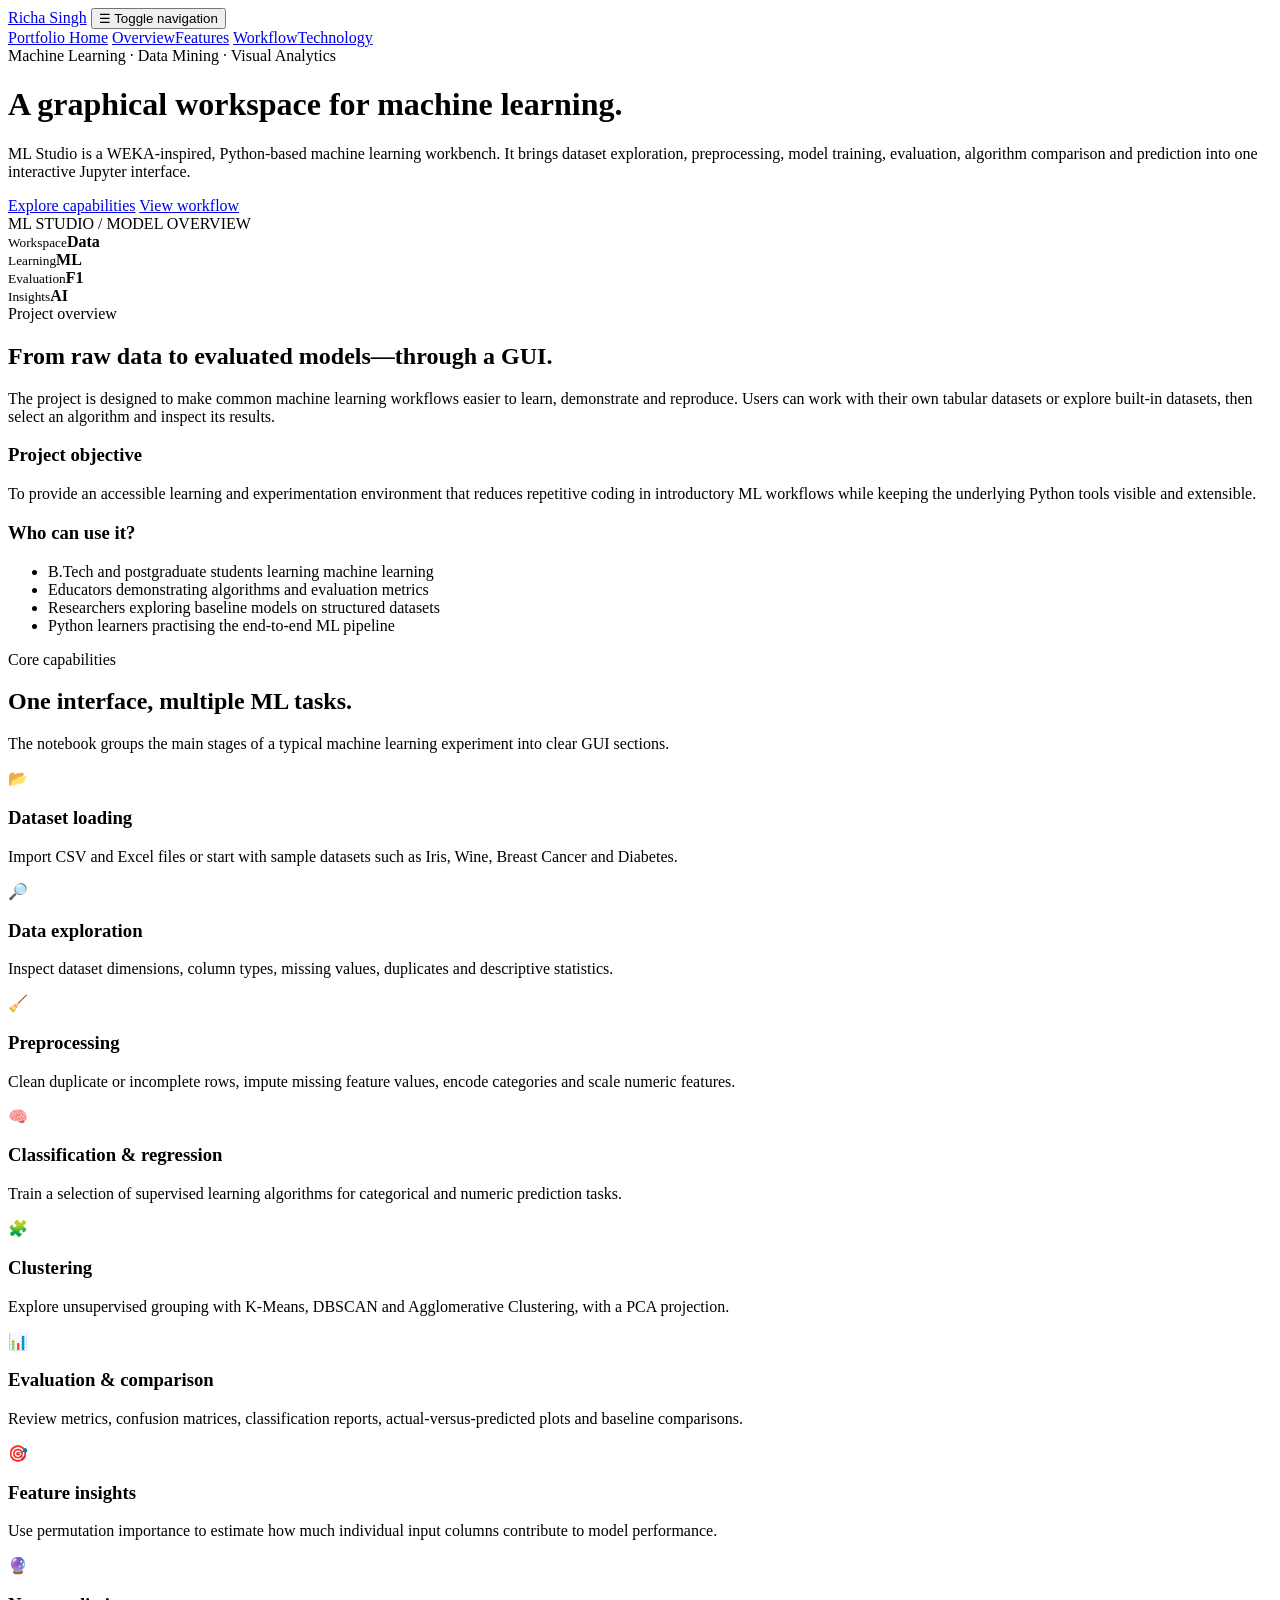
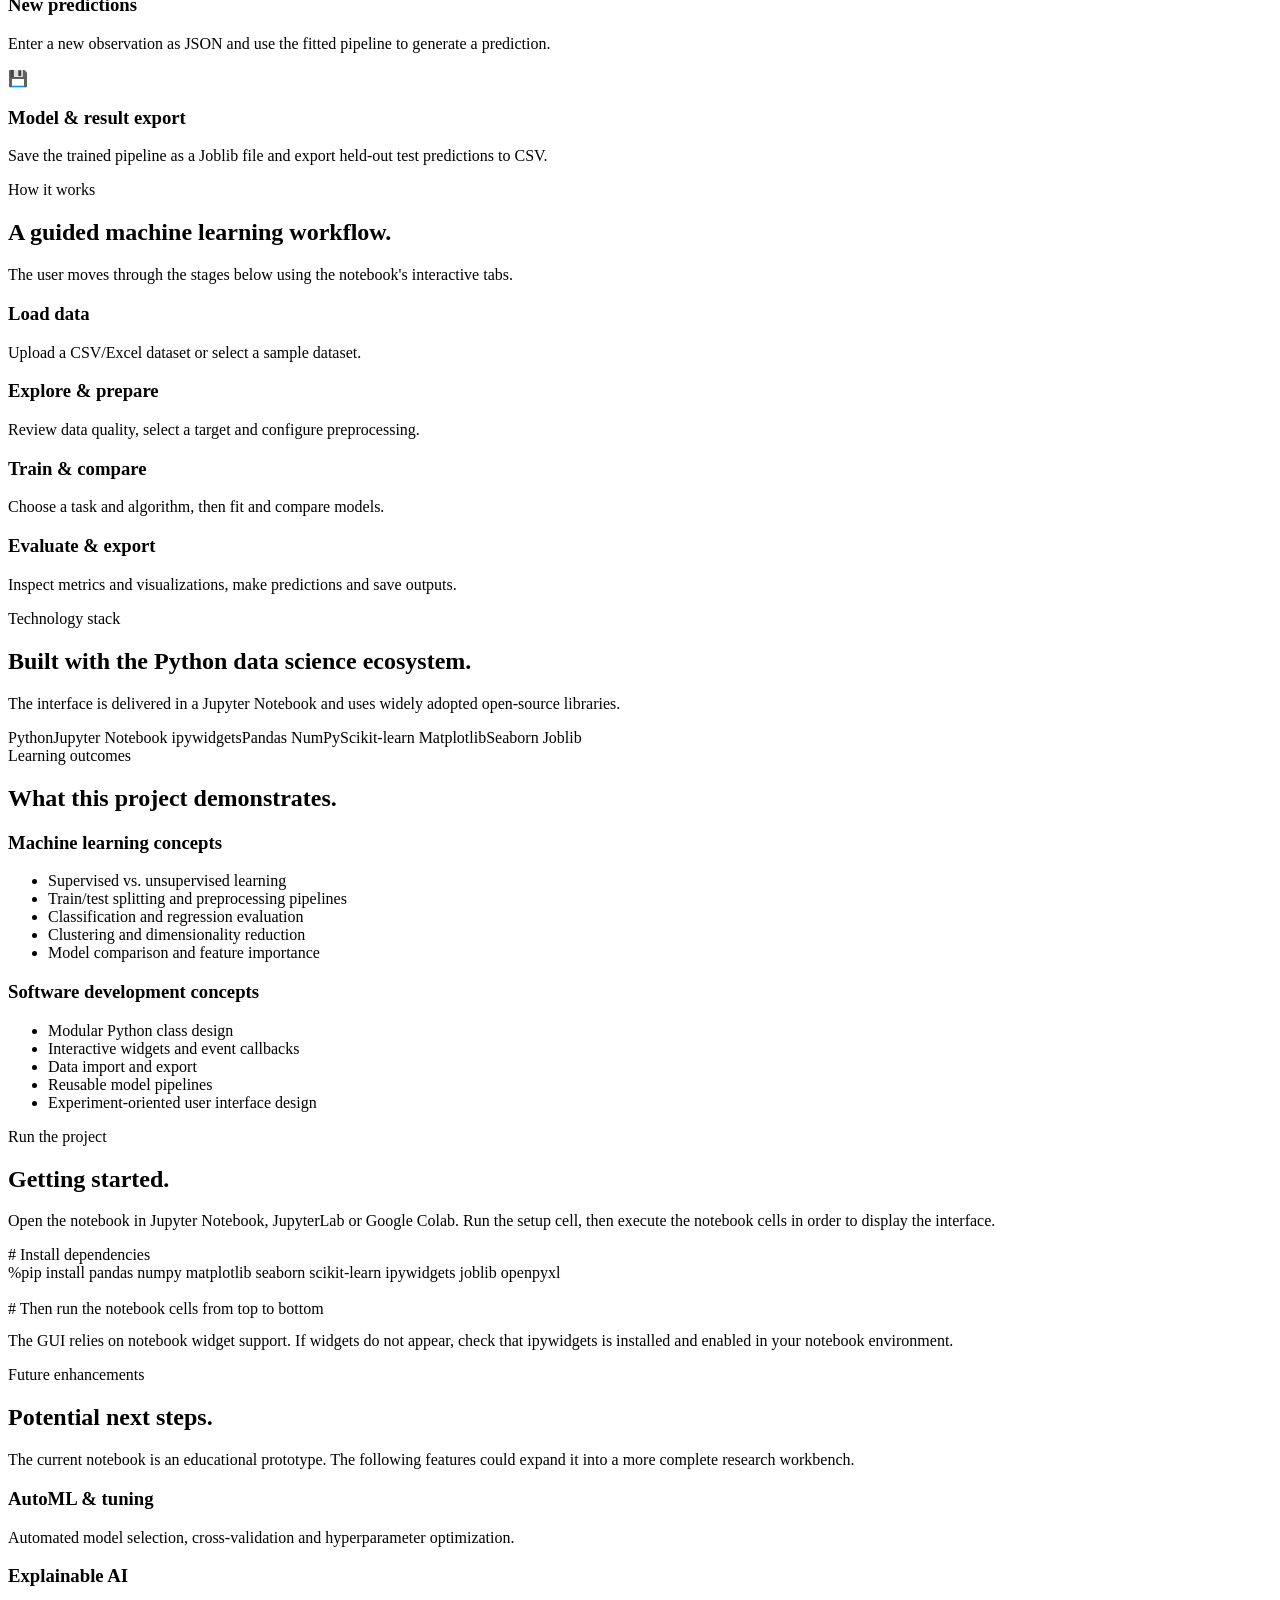
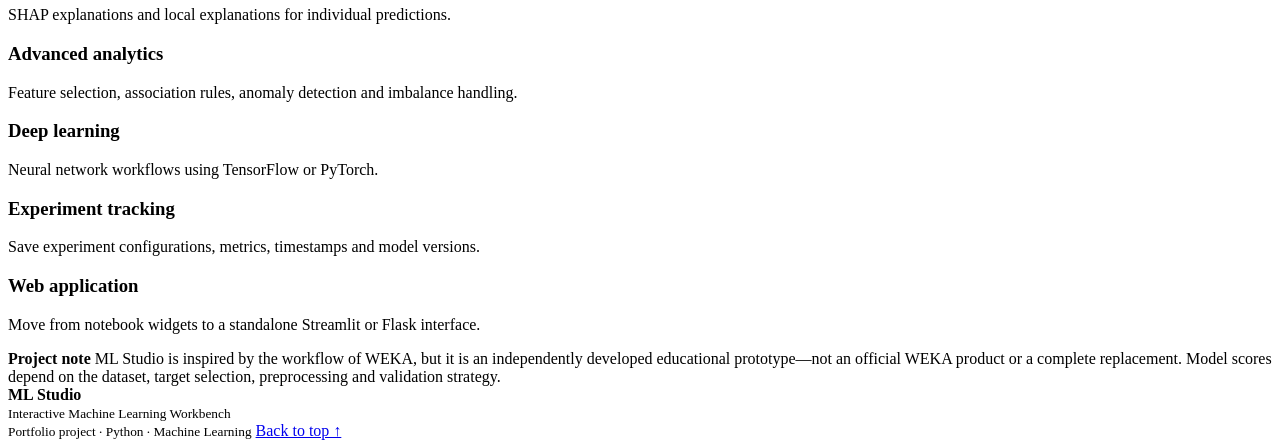
==== ml-studio.html @ 560abef3 "Add files via upload" ====
<!DOCTYPE html>
<html lang="en">
<head>
  <meta charset="UTF-8">
  <meta name="viewport" content="width=device-width, initial-scale=1.0">
  <meta name="description" content="ML Studio — a WEKA-inspired graphical machine learning workbench built with Python, Jupyter and scikit-learn.">
  <title>ML Studio | Richa Singh Portfolio</title>
  <link rel="stylesheet" href="assets/css/ml-studio.css">
</head>
<body>
<header id="top">
  <div class="wrap">
    <nav class="studio-nav">
      <a class="brand" href="index.html" aria-label="Return to Richa Singh portfolio">Richa Singh</a>
      <button class="nav-toggle" type="button" aria-expanded="false" aria-controls="studio-links">☰ <span class="sr-only">Toggle navigation</span></button>
      <div class="navlinks" id="studio-links">
        <a href="index.html">Portfolio Home</a>
        <a href="#overview">Overview</a><a href="#features">Features</a>
        <a href="#workflow">Workflow</a><a href="#technology">Technology</a>
      </div>
    </nav>
    <div class="hero">
      <div>
        <div class="eyebrow">Machine Learning · Data Mining · Visual Analytics</div>
        <h1>A graphical workspace for machine learning.</h1>
        <p>
          ML Studio is a WEKA-inspired, Python-based machine learning workbench.
          It brings dataset exploration, preprocessing, model training, evaluation,
          algorithm comparison and prediction into one interactive Jupyter interface.
        </p>
        <div class="actions">
          <a class="btn btn-light" href="#features">Explore capabilities</a>
          <a class="btn btn-outline" href="#workflow">View workflow</a>
        </div>
      </div>
      <div class="mock" aria-label="Illustrative ML Studio dashboard preview">
        <div class="mock-top"><span class="dot"></span><span class="dot"></span><span class="dot"></span></div>
        <div class="mock-title">ML STUDIO / MODEL OVERVIEW</div>
        <div class="metric-grid">
          <div class="metric"><small>Workspace</small><strong>Data</strong></div>
          <div class="metric"><small>Learning</small><strong>ML</strong></div>
          <div class="metric"><small>Evaluation</small><strong>F1</strong></div>
          <div class="metric"><small>Insights</small><strong>AI</strong></div>
        </div>
        <div class="chart">
          <span class="bar" style="height:35%"></span><span class="bar" style="height:58%"></span>
          <span class="bar" style="height:46%"></span><span class="bar" style="height:82%"></span>
          <span class="bar" style="height:68%"></span><span class="bar" style="height:95%"></span>
        </div>
      </div>
    </div>
  </div>
</header>

<main class="wrap">
  <section id="overview">
    <div class="section-head">
      <div class="kicker">Project overview</div>
      <h2>From raw data to evaluated models—through a GUI.</h2>
      <p class="lead">
        The project is designed to make common machine learning workflows easier to learn,
        demonstrate and reproduce. Users can work with their own tabular datasets or explore
        built-in datasets, then select an algorithm and inspect its results.
      </p>
    </div>
    <div class="split">
      <div class="panel">
        <h3>Project objective</h3>
        <p class="lead">To provide an accessible learning and experimentation environment that reduces repetitive coding in introductory ML workflows while keeping the underlying Python tools visible and extensible.</p>
      </div>
      <div class="panel">
        <h3>Who can use it?</h3>
        <ul class="clean">
          <li>B.Tech and postgraduate students learning machine learning</li>
          <li>Educators demonstrating algorithms and evaluation metrics</li>
          <li>Researchers exploring baseline models on structured datasets</li>
          <li>Python learners practising the end-to-end ML pipeline</li>
        </ul>
      </div>
    </div>
  </section>

  <section id="features">
    <div class="section-head">
      <div class="kicker">Core capabilities</div>
      <h2>One interface, multiple ML tasks.</h2>
      <p class="lead">The notebook groups the main stages of a typical machine learning experiment into clear GUI sections.</p>
    </div>
    <div class="grid">
      <article class="card"><div class="icon">📂</div><h3>Dataset loading</h3><p>Import CSV and Excel files or start with sample datasets such as Iris, Wine, Breast Cancer and Diabetes.</p></article>
      <article class="card"><div class="icon">🔎</div><h3>Data exploration</h3><p>Inspect dataset dimensions, column types, missing values, duplicates and descriptive statistics.</p></article>
      <article class="card"><div class="icon">🧹</div><h3>Preprocessing</h3><p>Clean duplicate or incomplete rows, impute missing feature values, encode categories and scale numeric features.</p></article>
      <article class="card"><div class="icon">🧠</div><h3>Classification & regression</h3><p>Train a selection of supervised learning algorithms for categorical and numeric prediction tasks.</p></article>
      <article class="card"><div class="icon">🧩</div><h3>Clustering</h3><p>Explore unsupervised grouping with K-Means, DBSCAN and Agglomerative Clustering, with a PCA projection.</p></article>
      <article class="card"><div class="icon">📊</div><h3>Evaluation & comparison</h3><p>Review metrics, confusion matrices, classification reports, actual-versus-predicted plots and baseline comparisons.</p></article>
      <article class="card"><div class="icon">🎯</div><h3>Feature insights</h3><p>Use permutation importance to estimate how much individual input columns contribute to model performance.</p></article>
      <article class="card"><div class="icon">🔮</div><h3>New predictions</h3><p>Enter a new observation as JSON and use the fitted pipeline to generate a prediction.</p></article>
      <article class="card"><div class="icon">💾</div><h3>Model & result export</h3><p>Save the trained pipeline as a Joblib file and export held-out test predictions to CSV.</p></article>
    </div>
  </section>

  <section id="workflow">
    <div class="section-head">
      <div class="kicker">How it works</div>
      <h2>A guided machine learning workflow.</h2>
      <p class="lead">The user moves through the stages below using the notebook's interactive tabs.</p>
    </div>
    <div class="steps">
      <div class="step"><h3>Load data</h3><p>Upload a CSV/Excel dataset or select a sample dataset.</p></div>
      <div class="step"><h3>Explore & prepare</h3><p>Review data quality, select a target and configure preprocessing.</p></div>
      <div class="step"><h3>Train & compare</h3><p>Choose a task and algorithm, then fit and compare models.</p></div>
      <div class="step"><h3>Evaluate & export</h3><p>Inspect metrics and visualizations, make predictions and save outputs.</p></div>
    </div>
  </section>

  <section id="technology">
    <div class="section-head">
      <div class="kicker">Technology stack</div>
      <h2>Built with the Python data science ecosystem.</h2>
      <p class="lead">The interface is delivered in a Jupyter Notebook and uses widely adopted open-source libraries.</p>
    </div>
    <div class="tags">
      <span class="tag">Python</span><span class="tag">Jupyter Notebook</span>
      <span class="tag">ipywidgets</span><span class="tag">Pandas</span>
      <span class="tag">NumPy</span><span class="tag">Scikit-learn</span>
      <span class="tag">Matplotlib</span><span class="tag">Seaborn</span>
      <span class="tag">Joblib</span>
    </div>
  </section>

  <section id="learning">
    <div class="section-head">
      <div class="kicker">Learning outcomes</div>
      <h2>What this project demonstrates.</h2>
    </div>
    <div class="split">
      <div class="panel">
        <h3>Machine learning concepts</h3>
        <ul class="clean">
          <li>Supervised vs. unsupervised learning</li>
          <li>Train/test splitting and preprocessing pipelines</li>
          <li>Classification and regression evaluation</li>
          <li>Clustering and dimensionality reduction</li>
          <li>Model comparison and feature importance</li>
        </ul>
      </div>
      <div class="panel">
        <h3>Software development concepts</h3>
        <ul class="clean">
          <li>Modular Python class design</li>
          <li>Interactive widgets and event callbacks</li>
          <li>Data import and export</li>
          <li>Reusable model pipelines</li>
          <li>Experiment-oriented user interface design</li>
        </ul>
      </div>
    </div>
  </section>

  <section id="run">
    <div class="section-head">
      <div class="kicker">Run the project</div>
      <h2>Getting started.</h2>
      <p class="lead">Open the notebook in Jupyter Notebook, JupyterLab or Google Colab. Run the setup cell, then execute the notebook cells in order to display the interface.</p>
    </div>
    <div class="code"># Install dependencies<br>
%pip install pandas numpy matplotlib seaborn scikit-learn ipywidgets joblib openpyxl<br><br>
# Then run the notebook cells from top to bottom</div>
    <p class="lead" style="margin-top:14px">The GUI relies on notebook widget support. If widgets do not appear, check that ipywidgets is installed and enabled in your notebook environment.</p>
  </section>

  <section id="future">
    <div class="section-head">
      <div class="kicker">Future enhancements</div>
      <h2>Potential next steps.</h2>
      <p class="lead">The current notebook is an educational prototype. The following features could expand it into a more complete research workbench.</p>
    </div>
    <div class="grid">
      <article class="card"><h3>AutoML & tuning</h3><p>Automated model selection, cross-validation and hyperparameter optimization.</p></article>
      <article class="card"><h3>Explainable AI</h3><p>SHAP explanations and local explanations for individual predictions.</p></article>
      <article class="card"><h3>Advanced analytics</h3><p>Feature selection, association rules, anomaly detection and imbalance handling.</p></article>
      <article class="card"><h3>Deep learning</h3><p>Neural network workflows using TensorFlow or PyTorch.</p></article>
      <article class="card"><h3>Experiment tracking</h3><p>Save experiment configurations, metrics, timestamps and model versions.</p></article>
      <article class="card"><h3>Web application</h3><p>Move from notebook widgets to a standalone Streamlit or Flask interface.</p></article>
    </div>
  </section>

  <div class="callout">
    <strong>Project note</strong>
    ML Studio is inspired by the workflow of WEKA, but it is an independently developed educational prototype—not an official WEKA product or a complete replacement. Model scores depend on the dataset, target selection, preprocessing and validation strategy.
  </div>
</main>

<footer>
  <div class="wrap">
    <div><strong>ML Studio</strong><br><small>Interactive Machine Learning Workbench</small></div>
    <small>Portfolio project · Python · Machine Learning</small>
    <a href="#top">Back to top ↑</a>
  </div>
</footer>
<script src="assets/js/ml-studio.js" defer></script>
</body>
</html>
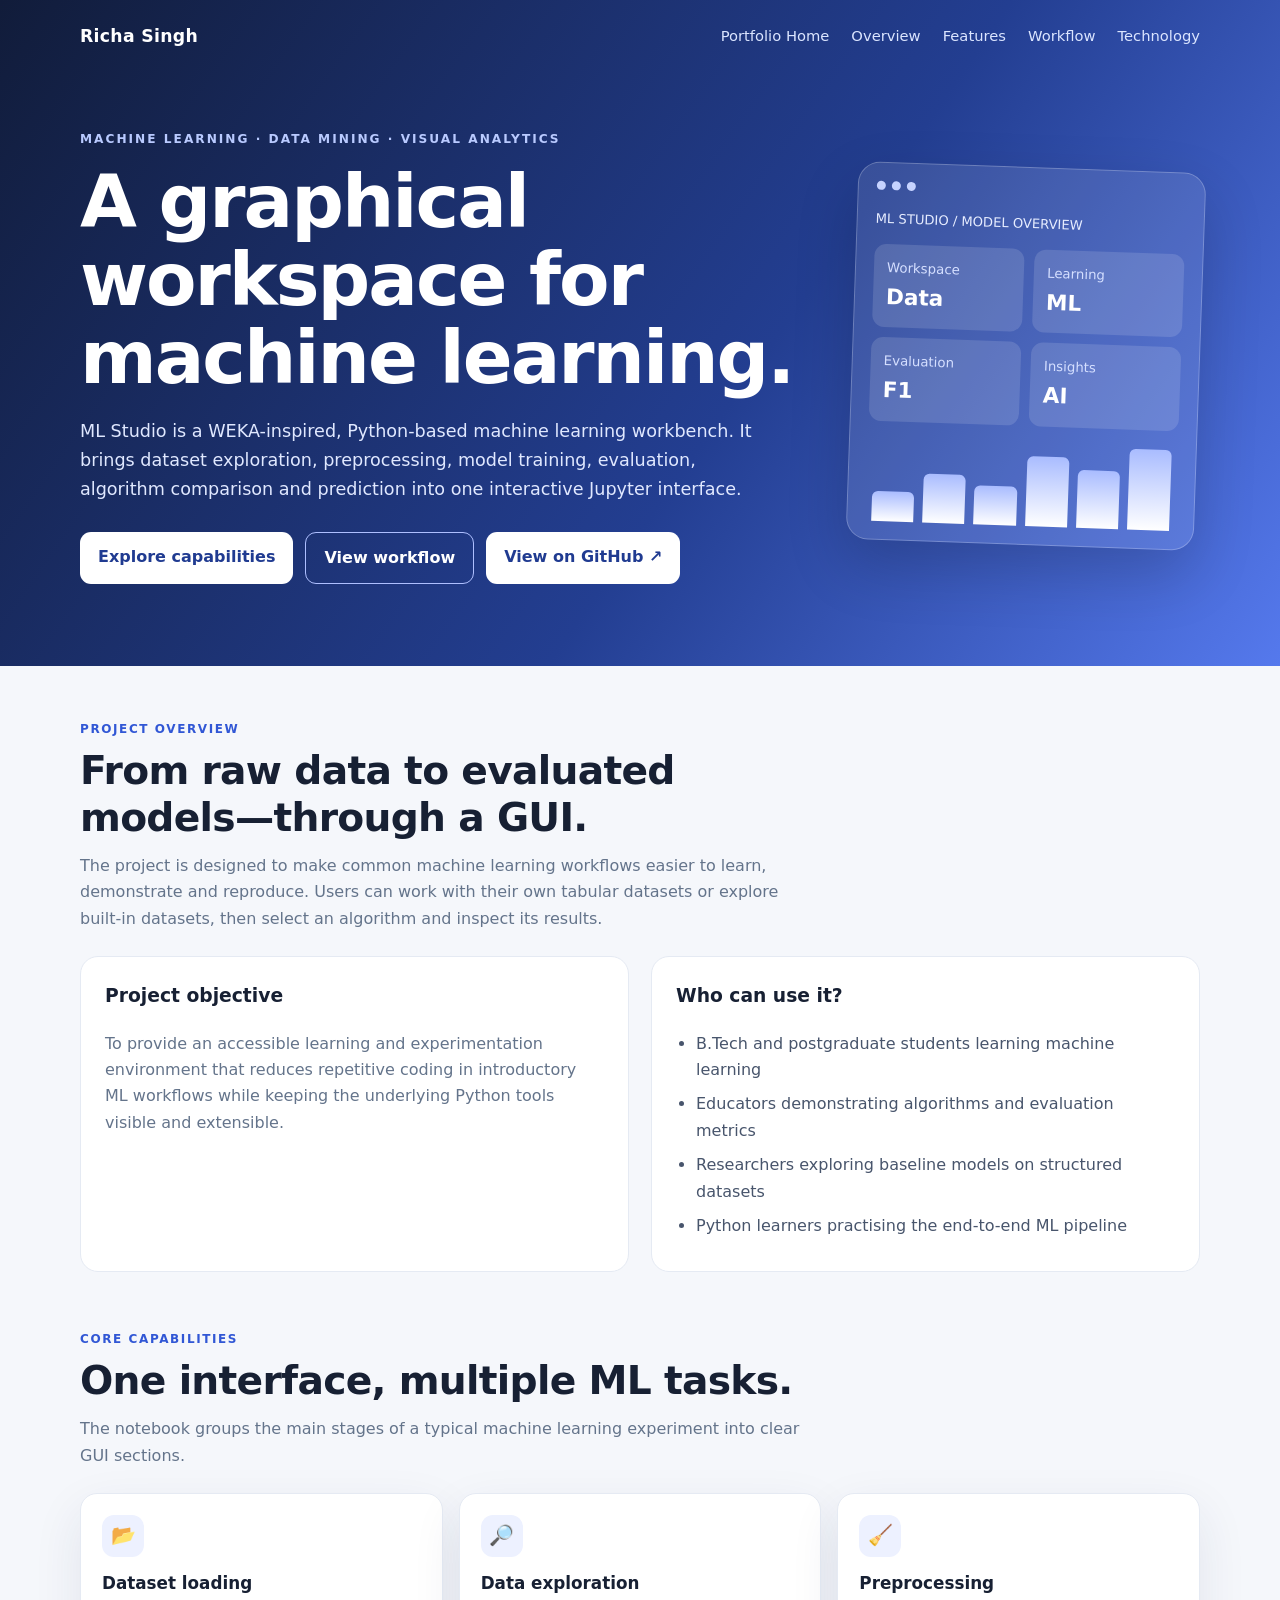
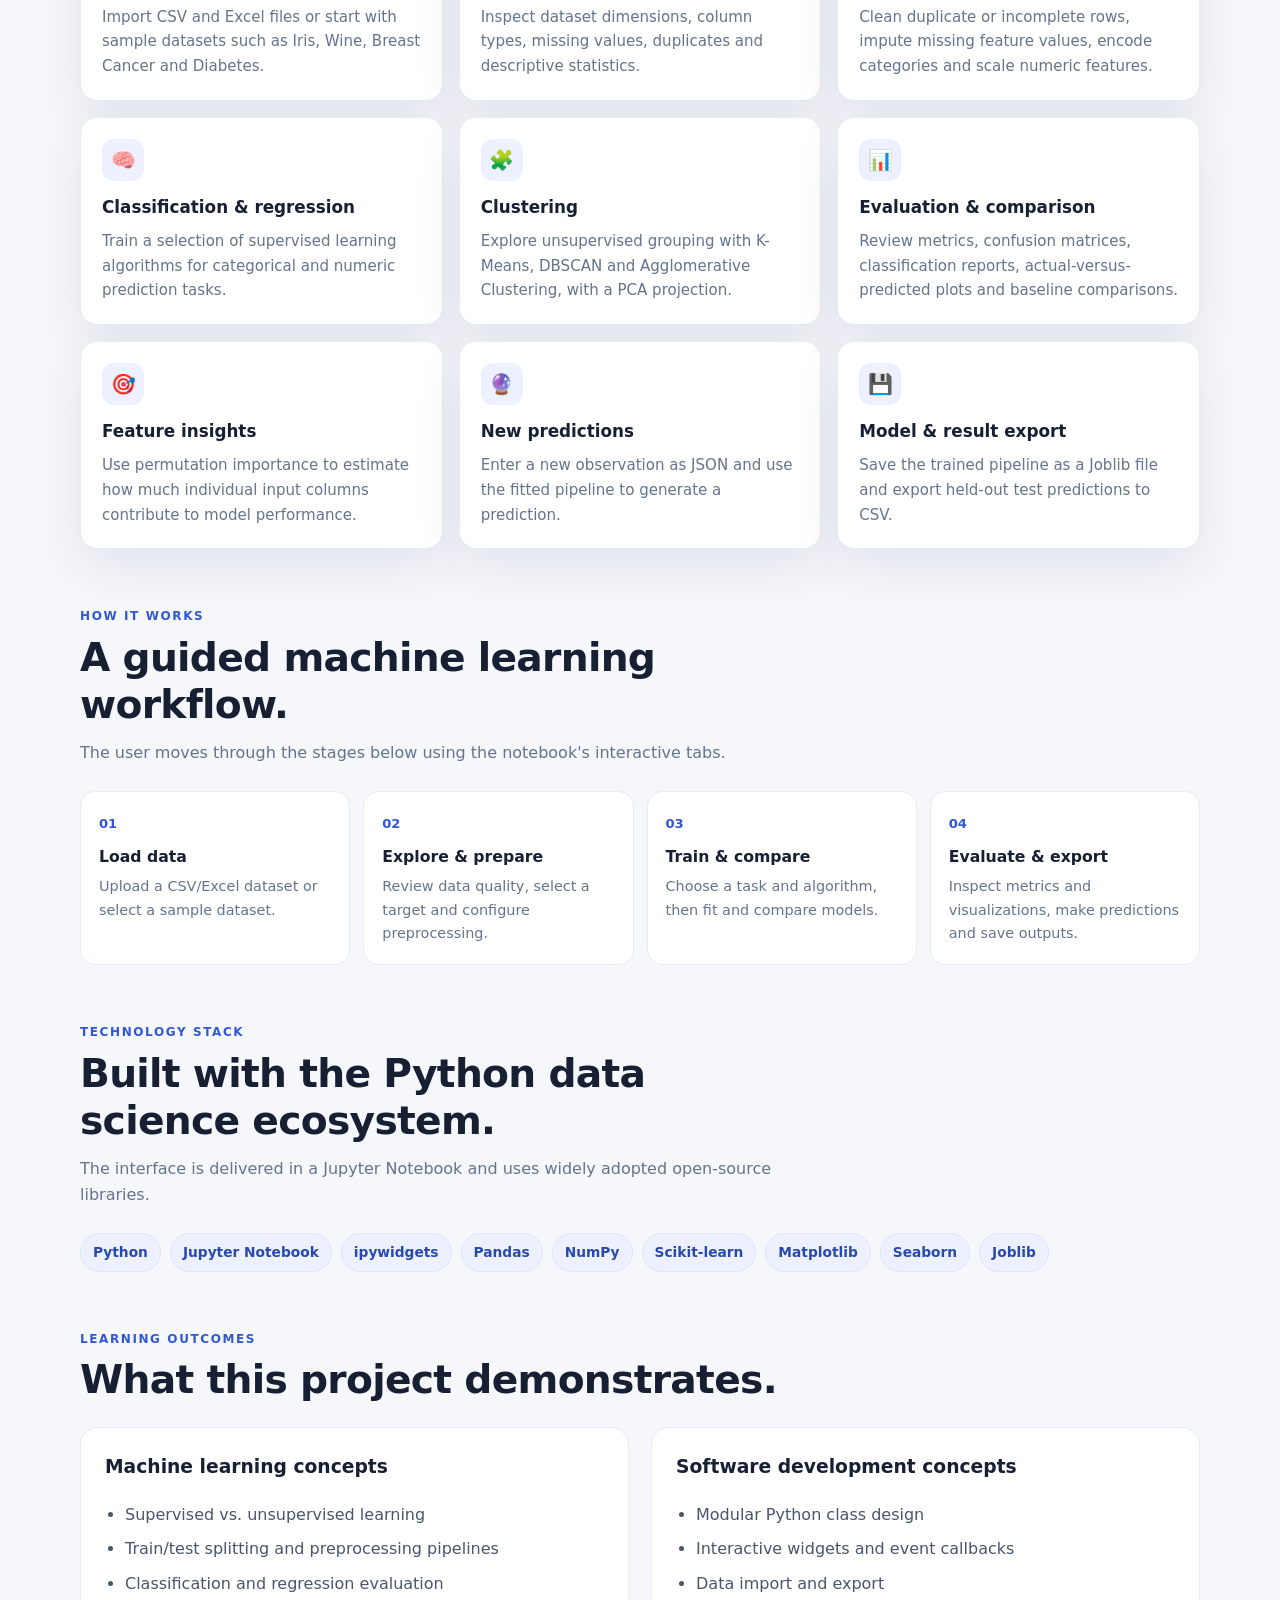
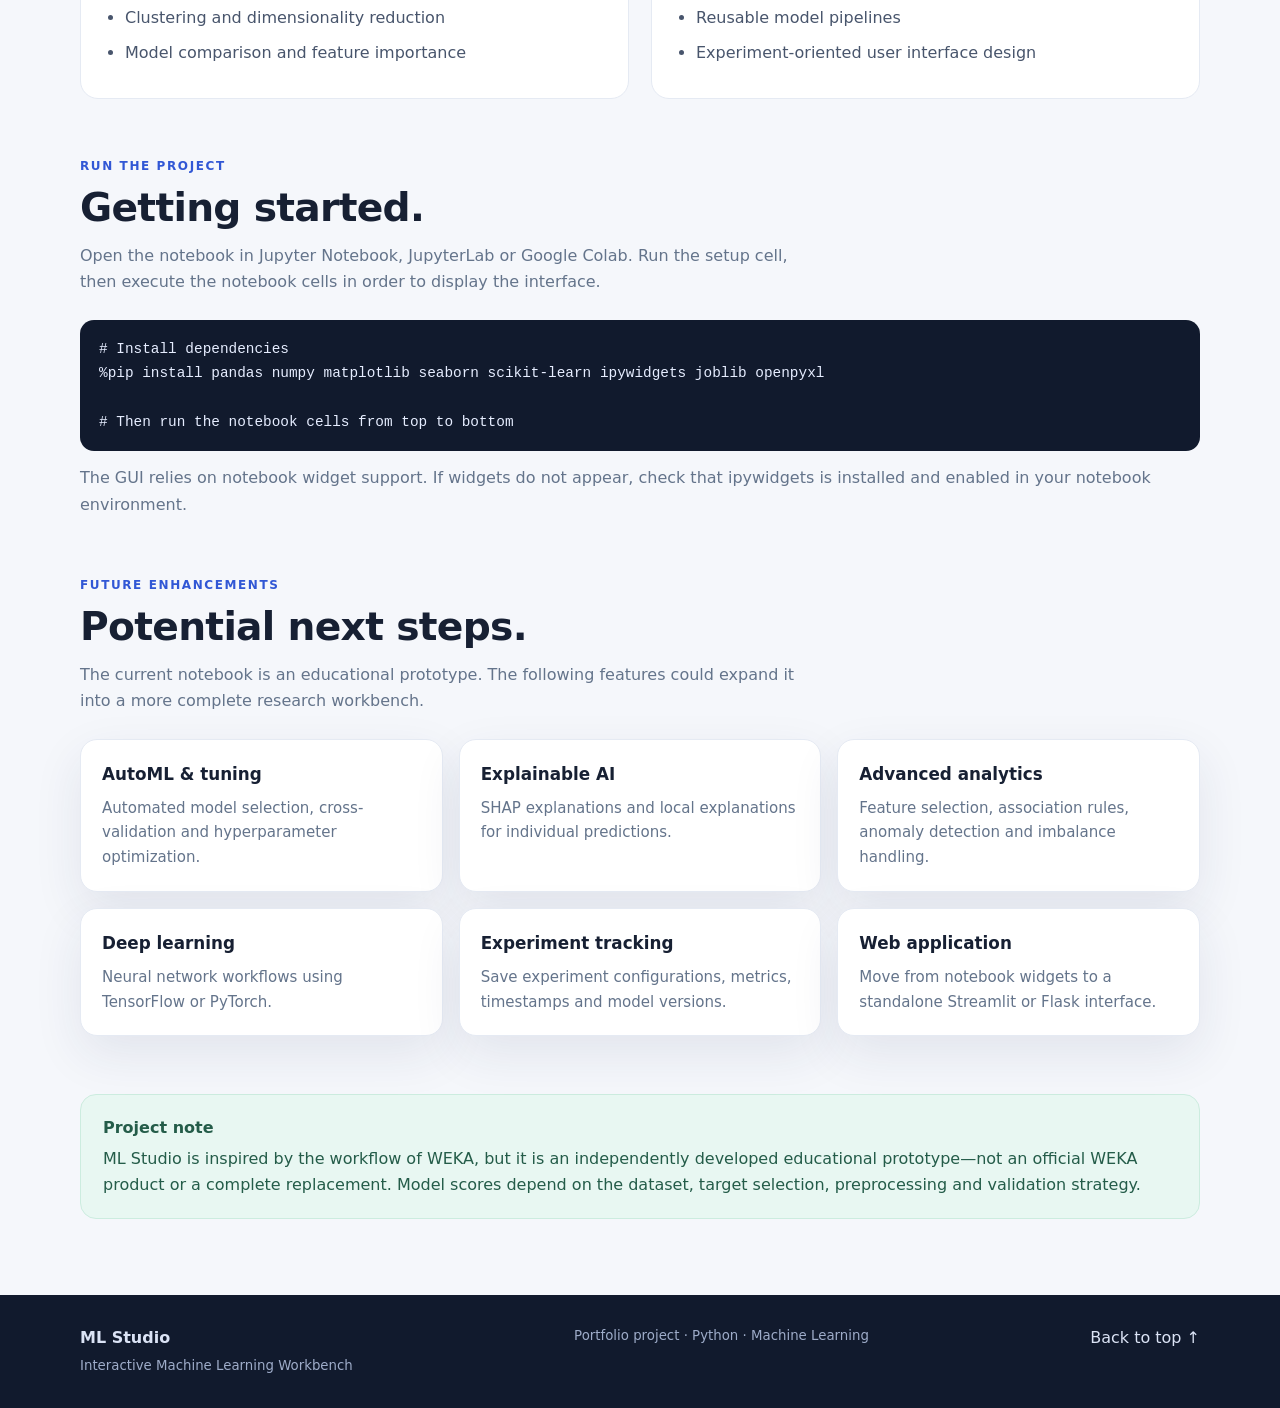
==== commit 50a0015e: "Add View on GitHub button to ML Studio page" ====
--- a/ml-studio.html
+++ b/ml-studio.html
@@ -31,6 +31,7 @@
         <div class="actions">
           <a class="btn btn-light" href="#features">Explore capabilities</a>
           <a class="btn btn-outline" href="#workflow">View workflow</a>
+          <a class="btn btn-light" href="https://github.com/richaportfolio/richaz" target="_blank" rel="noopener noreferrer">View on GitHub ↗</a>
         </div>
       </div>
       <div class="mock" aria-label="Illustrative ML Studio dashboard preview">
--- a/assets/css/ml-studio.css
+++ b/assets/css/ml-studio.css
@@ -0,0 +1,107 @@
+:root {
+      --ink: #172033; --muted: #64748b; --paper: #f5f7fb; --white: #fff;
+      --blue: #3157d5; --blue2: #6d8cff; --line: #e5eaf3;
+      --mint: #e8f7f2; --shadow: 0 18px 50px rgba(30,48,90,.09);
+    }
+    * { box-sizing: border-box; }
+    html { scroll-behavior: smooth; }
+    body {
+      margin: 0; background: var(--paper); color: var(--ink);
+      font-family: Inter, ui-sans-serif, system-ui, -apple-system, "Segoe UI", Arial, sans-serif;
+      line-height: 1.65;
+    }
+    a { color: inherit; text-decoration: none; }
+    .wrap { width: min(1120px, 92%); margin: auto; }
+    header {
+      background: linear-gradient(125deg, #111c3a, #233e91 58%, #5579ed);
+      color: white; padding: 22px 0 82px; overflow: hidden; position: relative;
+    }
+    nav { display:flex; justify-content:space-between; align-items:center; gap:20px; }
+    .brand { font-weight:800; letter-spacing:.3px; font-size:1.08rem; }
+    .navlinks { display:flex; flex-wrap:wrap; gap:22px; color:#dbe5ff; font-size:.92rem; }
+    .hero { display:grid; grid-template-columns:1.35fr .65fr; gap:48px; align-items:center; padding-top:78px; }
+    .eyebrow { color:#b9caff; text-transform:uppercase; letter-spacing:2px; font-size:.76rem; font-weight:800; }
+    h1 { font-size:clamp(2.5rem, 6vw, 4.6rem); line-height:1.06; margin:14px 0 20px; letter-spacing:-2px; }
+    .hero p { color:#e0e8ff; font-size:1.1rem; max-width:680px; }
+    .actions { display:flex; gap:12px; flex-wrap:wrap; margin-top:28px; }
+    .btn { display:inline-block; padding:12px 18px; border-radius:11px; font-weight:750; }
+    .btn-light { background:white; color:#203b91; }
+    .btn-outline { border:1px solid #aebfff; color:white; }
+    .mock {
+      background:rgba(255,255,255,.1); border:1px solid rgba(255,255,255,.24);
+      border-radius:22px; padding:18px; box-shadow:0 25px 60px rgba(0,0,0,.18);
+      transform:rotate(2deg);
+    }
+    .mock-top { display:flex; gap:6px; margin-bottom:18px; }
+    .dot { width:9px;height:9px;border-radius:50%;background:#c6d3ff; }
+    .mock-title { font-size:.82rem; color:#e7edff; margin-bottom:14px; }
+    .metric-grid { display:grid; grid-template-columns:1fr 1fr; gap:10px; }
+    .metric { background:rgba(255,255,255,.13); border-radius:12px; padding:13px; }
+    .metric small { display:block; color:#d5dfff; }
+    .metric strong { font-size:1.35rem; }
+    .chart { height:100px; display:flex; align-items:end; gap:9px; padding:15px 6px 0; }
+    .bar { flex:1; background:linear-gradient(#a9bcff,#fff); border-radius:6px 6px 0 0; }
+    main { padding:54px 0 76px; }
+    section { margin:0 0 58px; scroll-margin-top:20px; }
+    .section-head { max-width:720px; margin-bottom:24px; }
+    .kicker { color:var(--blue); text-transform:uppercase; letter-spacing:1.6px; font-size:.75rem; font-weight:800; }
+    h2 { font-size:clamp(1.7rem, 4vw, 2.45rem); line-height:1.2; margin:7px 0 12px; letter-spacing:-.7px; }
+    .lead { color:var(--muted); margin:0; }
+    .grid { display:grid; grid-template-columns:repeat(3,1fr); gap:16px; }
+    .card { background:var(--white); border:1px solid var(--line); border-radius:17px; padding:21px; box-shadow:var(--shadow); }
+    .icon { width:42px;height:42px;border-radius:12px;display:grid;place-items:center;background:#edf1ff;color:var(--blue);font-size:1.25rem;margin-bottom:13px; }
+    .card h3 { margin:0 0 7px; font-size:1.05rem; }
+    .card p { margin:0; color:var(--muted); font-size:.94rem; }
+    .split { display:grid; grid-template-columns:1fr 1fr; gap:22px; }
+    .panel { background:white; border:1px solid var(--line); border-radius:18px; padding:24px; }
+    .panel h3 { margin-top:0; }
+    ul.clean { padding-left:20px; margin-bottom:0; }
+    ul.clean li { margin:8px 0; color:#48556c; }
+    .steps { counter-reset:step; display:grid; grid-template-columns:repeat(4,1fr); gap:13px; }
+    .step { background:white; border:1px solid var(--line); border-radius:15px; padding:18px; }
+    .step:before { counter-increment:step; content:counter(step, decimal-leading-zero); color:var(--blue); font-weight:850; font-size:.82rem; }
+    .step h3 { font-size:.98rem; margin:8px 0 5px; }
+    .step p { color:var(--muted); font-size:.9rem; margin:0; }
+    .tags { display:flex; flex-wrap:wrap; gap:9px; }
+    .tag { background:#edf1ff; color:#2948b0; border:1px solid #dce4ff; border-radius:999px; padding:7px 12px; font-size:.86rem; font-weight:700; }
+    .callout { background:var(--mint); border:1px solid #ccecdf; border-radius:16px; padding:20px 22px; color:#245c49; }
+    .callout strong { display:block; margin-bottom:4px; }
+    .code { background:#111a2d; color:#e6edff; border-radius:14px; padding:17px 19px; overflow:auto; font: .9rem/1.7 ui-monospace, SFMono-Regular, Consolas, monospace; }
+    footer { background:#111a2d; color:#dbe3f5; padding:30px 0; }
+    footer .wrap { display:flex; justify-content:space-between; gap:15px; flex-wrap:wrap; }
+    footer small { color:#9eacc9; }
+    @media(max-width:800px) {
+      .hero,.split { grid-template-columns:1fr; }
+      .mock { max-width:440px; transform:none; }
+      .grid { grid-template-columns:repeat(2,1fr); }
+      .steps { grid-template-columns:repeat(2,1fr); }
+      .navlinks { gap:12px; }
+    }
+    @media(max-width:520px) {
+      .navlinks { display:none; }
+      .hero { padding-top:52px; }
+      .grid,.steps { grid-template-columns:1fr; }
+      header { padding-bottom:58px; }
+    }
+
+/* Portfolio integration + accessible mobile navigation */
+.studio-nav { position: relative; }
+.nav-toggle {
+  display: none; border: 1px solid rgba(255,255,255,.45); color: #fff;
+  background: transparent; border-radius: 9px; padding: 8px 11px;
+  font: inherit; cursor: pointer;
+}
+.sr-only {
+  position: absolute; width: 1px; height: 1px; padding: 0; margin: -1px;
+  overflow: hidden; clip: rect(0,0,0,0); white-space: nowrap; border: 0;
+}
+@media (max-width: 520px) {
+  .nav-toggle { display: inline-flex; align-items: center; gap: 6px; }
+  .navlinks {
+    display: none; position: absolute; z-index: 10; top: calc(100% + 12px);
+    right: 0; left: 0; padding: 14px; border-radius: 12px;
+    background: #17264f; box-shadow: 0 14px 35px rgba(0,0,0,.25);
+    flex-direction: column; gap: 12px;
+  }
+  .navlinks.is-open { display: flex; }
+}
